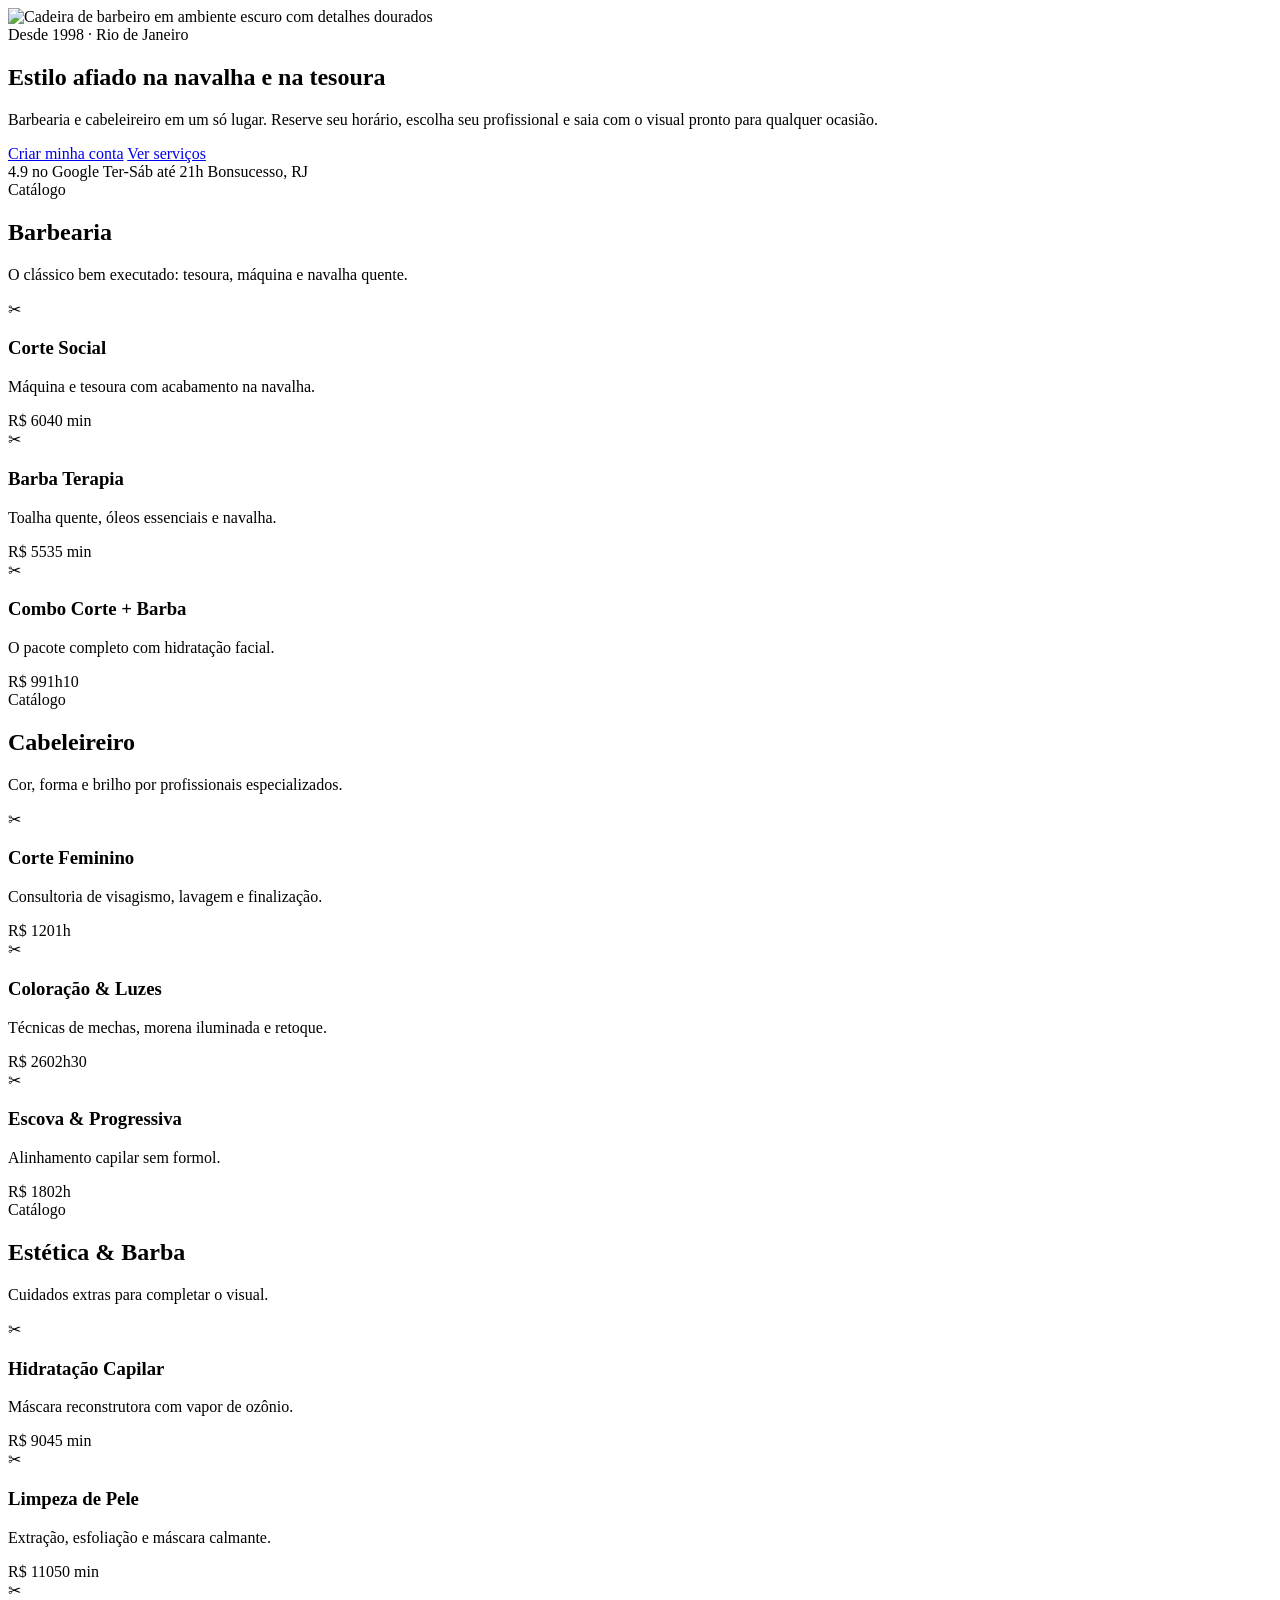
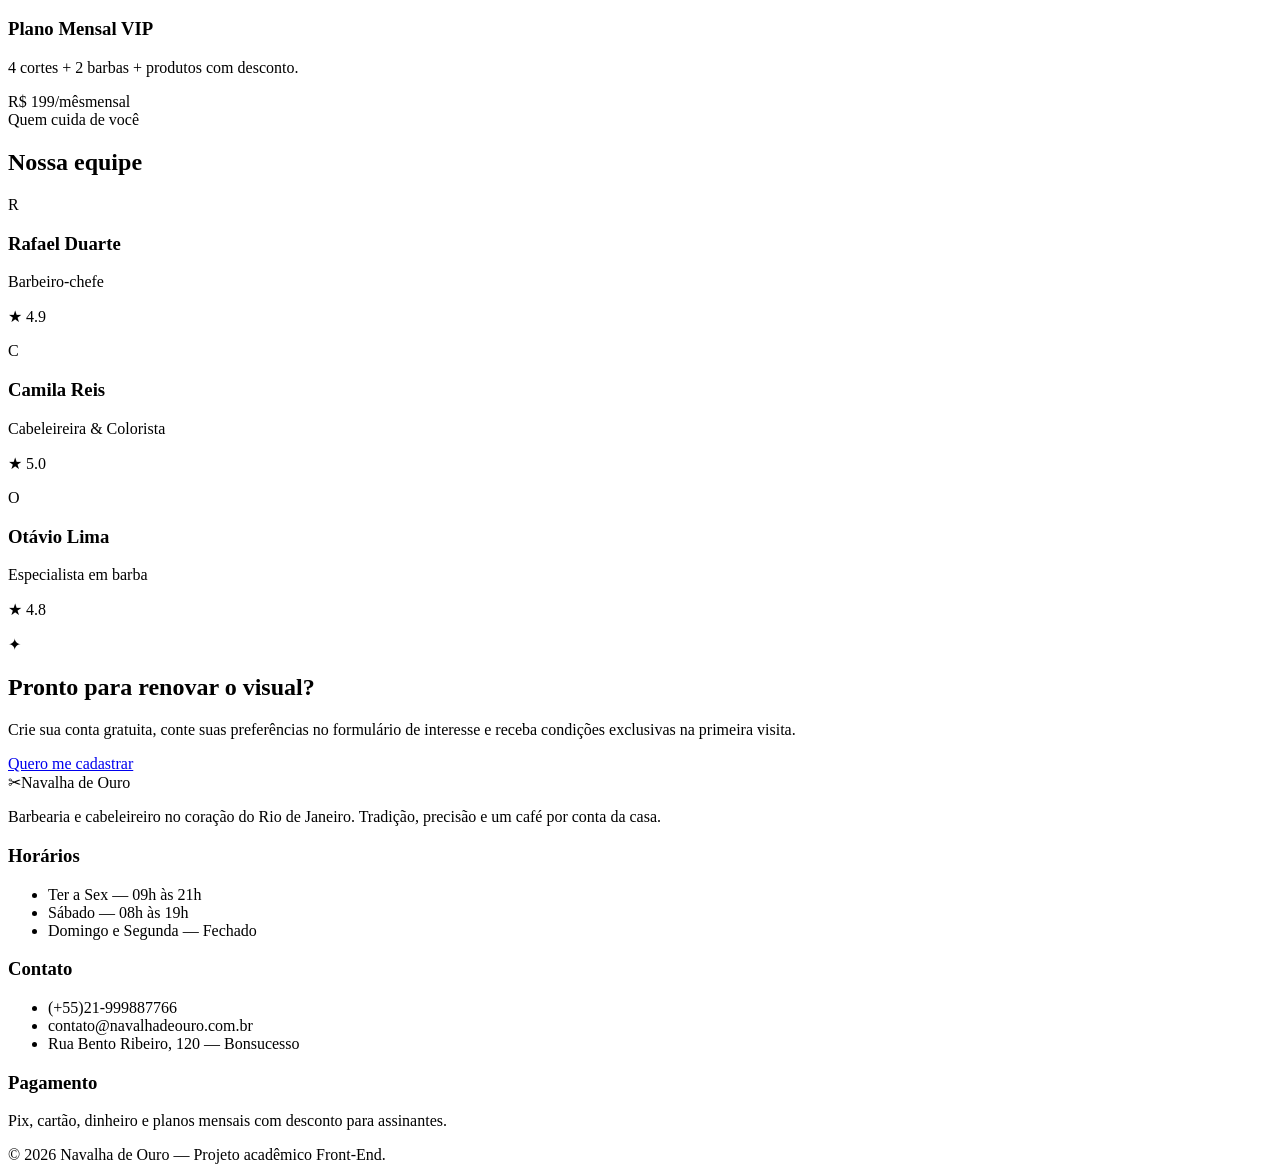
==== index.html @ ac695333 "Rename index (3).html to index.html" ====
<!DOCTYPE html>
<html lang="pt-BR">
<head>
  <meta charset="UTF-8" />
  <meta name="viewport" content="width=device-width, initial-scale=1" />
  <title>Tesoura de Ouro | Barbearia e Cabeleireiro no Rio</title>
  <meta name="description" content="Cortes, barba, coloração e tratamentos capilares em um ambiente clássico. Conheça a Navalha de Ouro." />
  <link rel="preconnect" href="https://fonts.googleapis.com" />
  <link rel="preconnect" href="https://fonts.gstatic.com" crossorigin />
  <link rel="stylesheet" href="https://fonts.googleapis.com/css2?family=Bebas+Neue&family=Barlow:wght@300;400;500;600;700&display=swap" />
  <link rel="stylesheet" href="../CSS/index.css" />
</head>
<body class="pagina-inicial">
  <header id="cabecalho"></header>

  <main>
    <!-- HERO primeira parte do site  -->
    <section class="hero">
      <img class="hero__img" src="../Imagens/hero-barbearia.jpg" alt="Cadeira de barbeiro em ambiente escuro com detalhes dourados" />
      <div class="hero__veu"></div>
      <div class="container hero__conteudo">
        <span class="etiqueta-secao">Desde 1998 · Rio de Janeiro</span>
        <h1>Estilo afiado <span class="texto-ouro">na navalha</span> e na tesoura</h1>
        <p>Barbearia e cabeleireiro em um só lugar. Reserve seu horário, escolha seu profissional e saia com o visual pronto para qualquer ocasião.</p>
        <div class="hero__acoes">
          <a class="botao botao--grande" href="cadastro.html" id="cta-principal">Criar minha conta</a>
          <a class="botao botao--contorno botao--grande" href="#servicos-barbearia">Ver serviços</a>
        </div>
        <div class="hero__selos">
          <span>4.9 no Google</span>
          <span>Ter-Sáb até 21h</span>
          <span>Bonsucesso, RJ</span>
        </div>
      </div>
    </section>



    <!-- CATÁLOGO -->
    <div id="catalogo">
      <section class="secao" id="servicos-barbearia">
        <div class="container">
          <span class="etiqueta-secao">Catálogo</span>
          <h2>Barbearia</h2>
          <p class="suave">O clássico bem executado: tesoura, máquina e navalha quente.</p>
          <div class="grade" >  <!-- BARBEARIA cartões com os serviços disponiveis catalogo -->

            <article class="superficie-vidro cartao">
              <div class="cartao__icone">✂</div><h3>Corte Social</h3>
              <p class="suave">Máquina e tesoura com acabamento na navalha.</p>
              <div class="cartao__rodape"><span class="preco">R$ 60</span><span class="suave">40 min</span></div>
            </article>

            <article class="superficie-vidro cartao">
              <div class="cartao__icone">✂</div><h3>Barba Terapia</h3>
              <p class="suave">Toalha quente, óleos essenciais e navalha.</p>
              <div class="cartao__rodape"><span class="preco">R$ 55</span><span class="suave">35 min</span></div>
            </article>

            <article class="superficie-vidro cartao">
              <div class="cartao__icone">✂</div><h3>Combo Corte + Barba</h3> 
              <p class="suave">O pacote completo com hidratação facial.</p>
              <div class="cartao__rodape"><span class="preco">R$ 99</span><span class="suave">1h10</span></div>
            </article>

          </div>
        </div>
      </section>

      <section class="secao secao--alt" id="servicos-cabelo">
        <div class="container">
          <span class="etiqueta-secao">Catálogo</span>
          <h2>Cabeleireiro</h2>
          <p class="suave">Cor, forma e brilho por profissionais especializados.</p>
          <div class="grade">
            
            <article class="superficie-vidro cartao">
              <div class="cartao__icone">✂</div><h3>Corte Feminino</h3>
              <p class="suave">Consultoria de visagismo, lavagem e finalização.</p>
              <div class="cartao__rodape"><span class="preco">R$ 120</span><span class="suave">1h</span></div>
            </article>

            <article class="superficie-vidro cartao">
              <div class="cartao__icone">✂</div><h3>Coloração &amp; Luzes</h3>
              <p class="suave">Técnicas de mechas, morena iluminada e retoque.</p>
              <div class="cartao__rodape"><span class="preco">R$ 260</span><span class="suave">2h30</span></div>
            </article>

            <article class="superficie-vidro cartao">
              <div class="cartao__icone">✂</div><h3>Escova &amp; Progressiva</h3>
              <p class="suave">Alinhamento capilar sem formol.</p>
              <div class="cartao__rodape"><span class="preco">R$ 180</span><span class="suave">2h</span></div>
            </article>

          </div>
        </div>
      </section>

      <section class="secao" id="servicos-estetica">
        <div class="container">
          <span class="etiqueta-secao">Catálogo</span>
          <h2>Estética &amp; Barba</h2>
          <p class="suave">Cuidados extras para completar o visual.</p>
          <div class="grade">

            <article class="superficie-vidro cartao">
              <div class="cartao__icone">✂</div><h3>Hidratação Capilar</h3>
              <p class="suave">Máscara reconstrutora com vapor de ozônio.</p>
              <div class="cartao__rodape"><span class="preco">R$ 90</span><span class="suave">45 min</span></div>
            </article>
            
            <article class="superficie-vidro cartao">
              <div class="cartao__icone">✂</div><h3>Limpeza de Pele</h3>
              <p class="suave">Extração, esfoliação e máscara calmante.</p>
              <div class="cartao__rodape"><span class="preco">R$ 110</span><span class="suave">50 min</span></div>
            </article>

            <article class="superficie-vidro cartao">
              <div class="cartao__icone">✂</div><h3>Plano Mensal VIP</h3>
              <p class="suave">4 cortes + 2 barbas + produtos com desconto.</p>
              <div class="cartao__rodape"><span class="preco">R$ 199/mês</span><span class="suave">mensal</span></div>
            </article>
            
          </div>
        </div>
      </section>
    </div>

    <!-- EQUIPE -->
    <section class="secao secao--alt" id="equipe">
      <div class="container">
        <span class="etiqueta-secao">Quem cuida de você</span>
        <h2>Nossa equipe</h2>
        <div class="grade" id="equipe-grade">
          <div class="superficie-vidro cartao"><div class="avatar">R</div><h3>Rafael Duarte</h3><p class="suave">Barbeiro-chefe</p><p class="avaliacao">★ 4.9</p></div>
          <div class="superficie-vidro cartao"><div class="avatar">C</div><h3>Camila Reis</h3><p class="suave">Cabeleireira &amp; Colorista</p><p class="avaliacao">★ 5.0</p></div>
          <div class="superficie-vidro cartao"><div class="avatar">O</div><h3>Otávio Lima</h3><p class="suave">Especialista em barba</p><p class="avaliacao">★ 4.8</p></div>
        </div>
      </div>
    </section>

    <!-- CHAMADA FINAL -->
    <section class="secao">
      <div class="container container-estreito">
        <div class="superficie-vidro chamada">
          <span class="etiqueta-secao">✦</span>
          <h2>Pronto para renovar o visual?</h2>
          <p class="suave chamada__descricao">Crie sua conta gratuita, conte suas preferências no formulário de interesse e receba condições exclusivas na primeira visita.</p>
          <a class="botao botao--grande" href="cadastro.html" id="cta-final">Quero me cadastrar</a>
        </div>
      </div>
    </section>
  </main>

  <footer class="rodape" id="contato">
    <div class="container rodape__grade">
      <div><div class="marca"><span class="marca__icone">✂</span><span class="fonte-display">Navalha de Ouro</span></div>
        <p>Barbearia e cabeleireiro no coração do Rio de Janeiro. Tradição, precisão e um café por conta da casa.</p></div>
      <div><h3 class="etiqueta-secao">Horários</h3><ul><li>Ter a Sex — 09h às 21h</li><li>Sábado — 08h às 19h</li><li>Domingo e Segunda — Fechado</li></ul></div>
      <div><h3 class="etiqueta-secao">Contato</h3><ul><li>(+55)21-999887766</li><li>contato@navalhadeouro.com.br</li><li>Rua Bento Ribeiro, 120 — Bonsucesso</li></ul></div>
      <div><h3 class="etiqueta-secao">Pagamento</h3><p>Pix, cartão, dinheiro e planos mensais com desconto para assinantes.</p></div>
    </div>
    <div class="rodape__base">© 2026 Navalha de Ouro — Projeto acadêmico Front-End.</div>
  </footer>

  <script src="../JS/dados.js"></script>
  <script src="../JS/layout.js"></script>
</body>
</html>
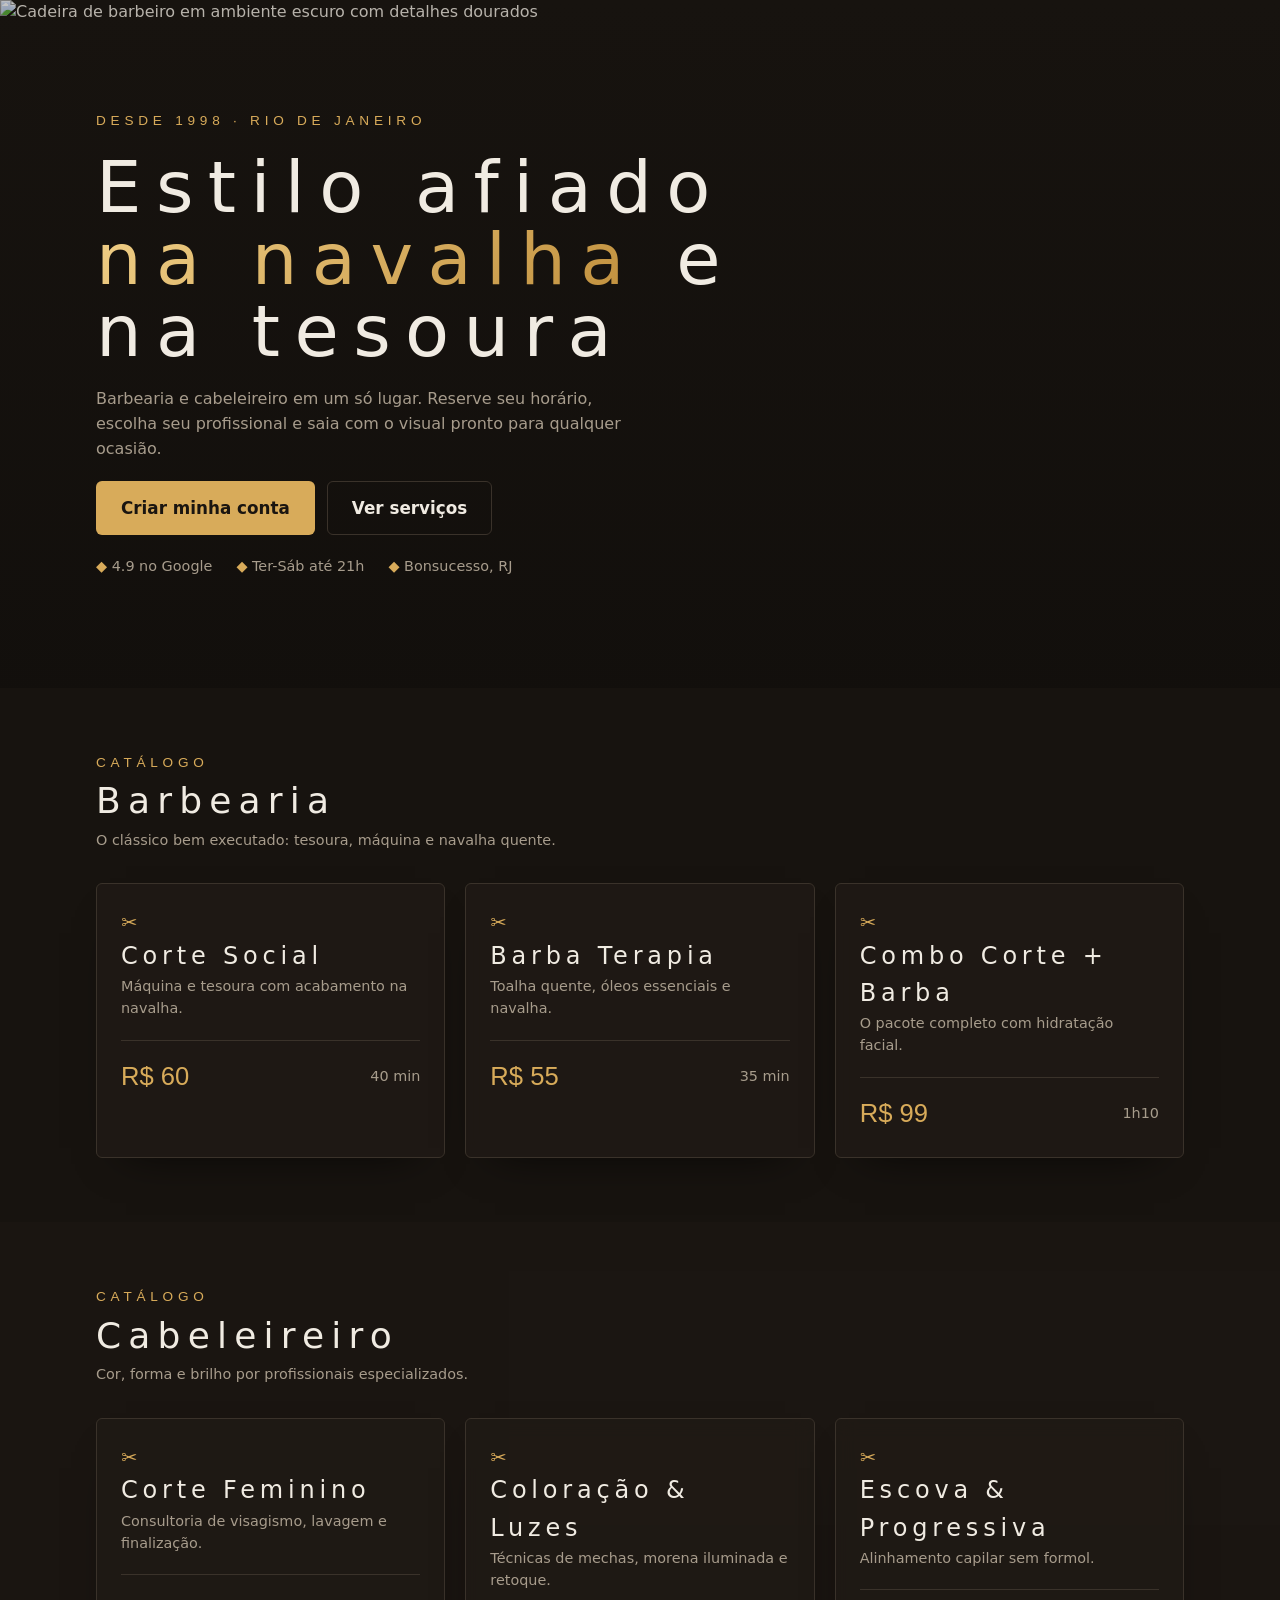
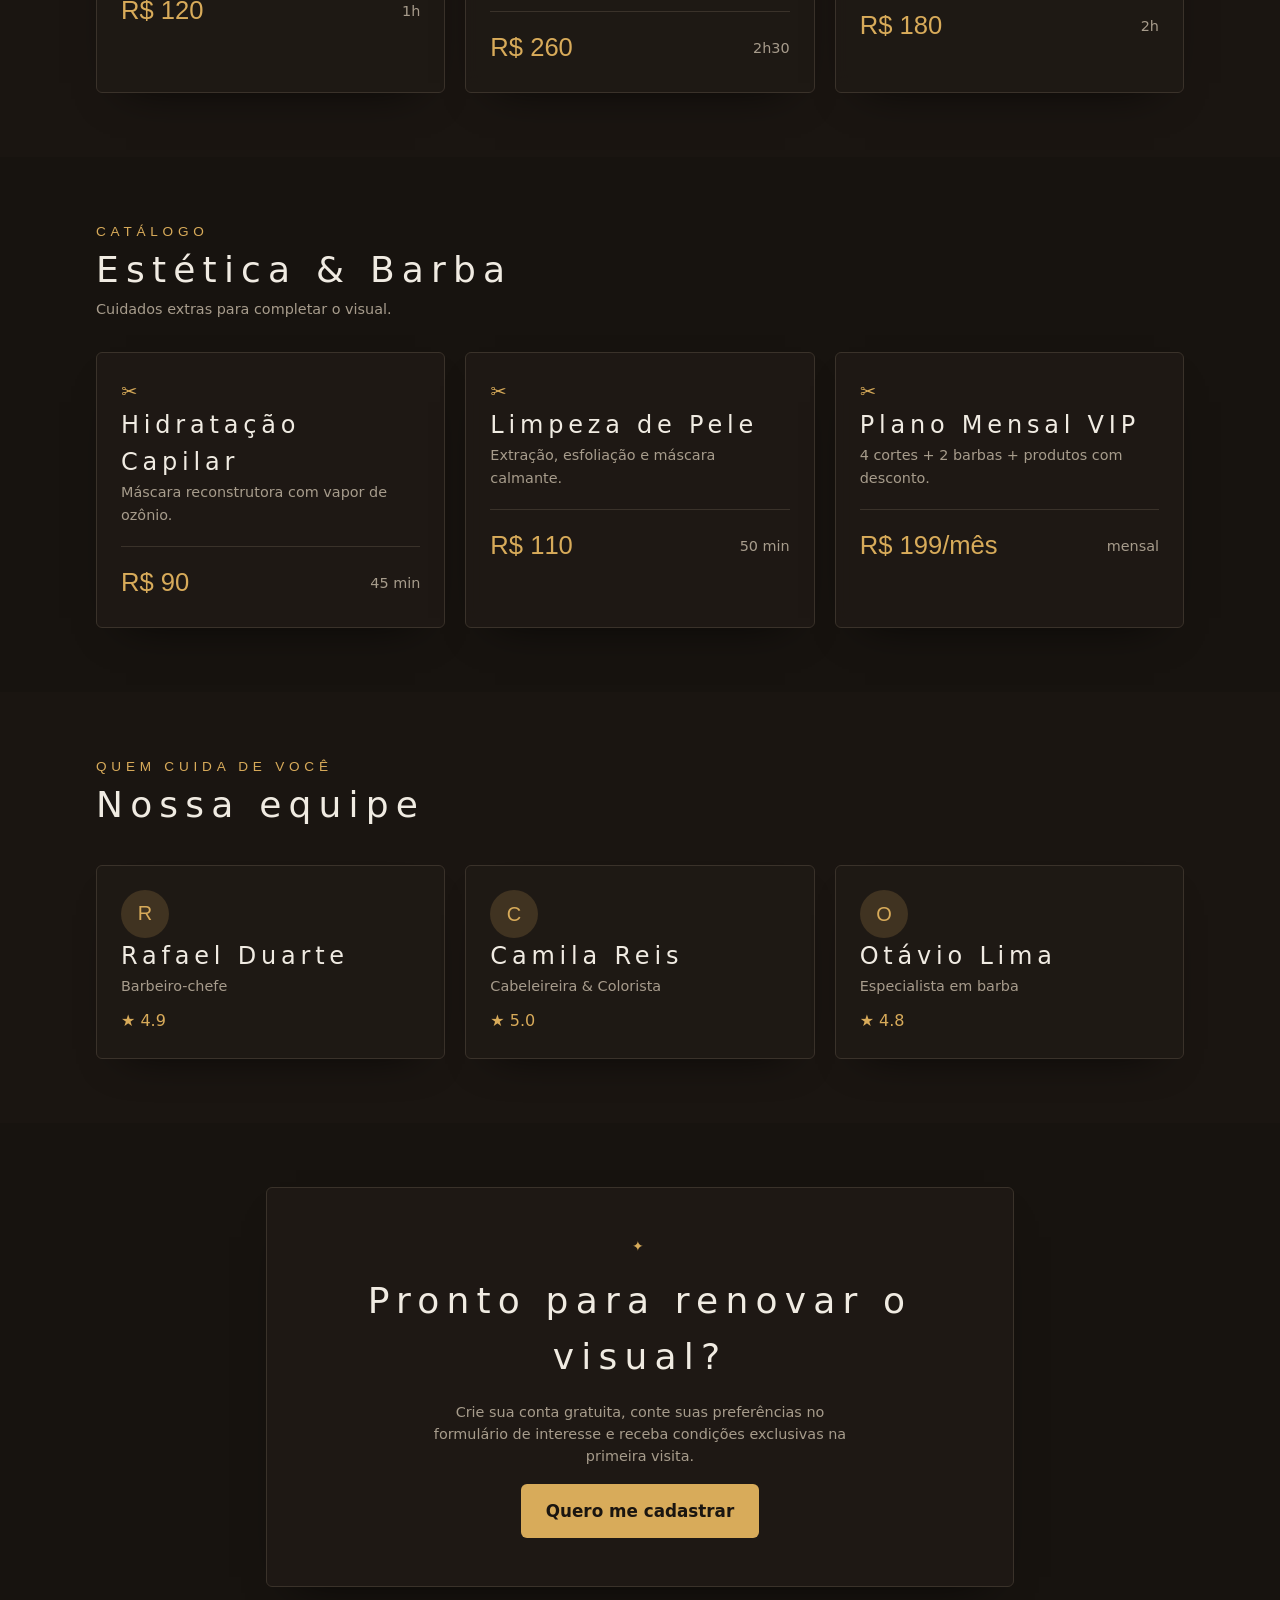
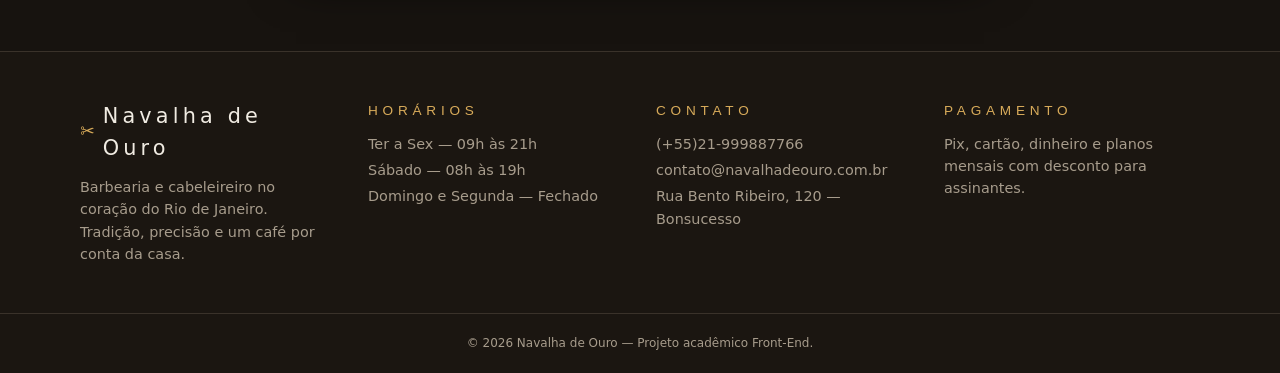
==== commit 2ebbdd42: "Update stylesheet link to new project path" ====
--- a/index.html
+++ b/index.html
@@ -8,7 +8,7 @@
   <link rel="preconnect" href="https://fonts.googleapis.com" />
   <link rel="preconnect" href="https://fonts.gstatic.com" crossorigin />
   <link rel="stylesheet" href="https://fonts.googleapis.com/css2?family=Bebas+Neue&family=Barlow:wght@300;400;500;600;700&display=swap" />
-  <link rel="stylesheet" href="../CSS/index.css" />
+  <link rel="stylesheet" href="../projeto-estudando-main/CSS/index.css" />
 </head>
 <body class="pagina-inicial">
   <header id="cabecalho"></header>
--- a/projeto-estudando-main/CSS/index.css
+++ b/projeto-estudando-main/CSS/index.css
@@ -0,0 +1,21 @@
+/* Estilos exclusivos da página inicial. */
+@import url("base.css");
+
+.pagina-inicial .hero {
+  min-height: 560px;
+}
+
+.pagina-inicial .hero__acoes {
+  display: flex;
+  gap: 12px;
+  flex-wrap: wrap;
+}
+
+.pagina-inicial .chamada__descricao {
+  max-width: 420px;
+}
+
+.pagina-inicial .avaliacao {
+  color: var(--primaria);
+  margin-top: 12px;
+}
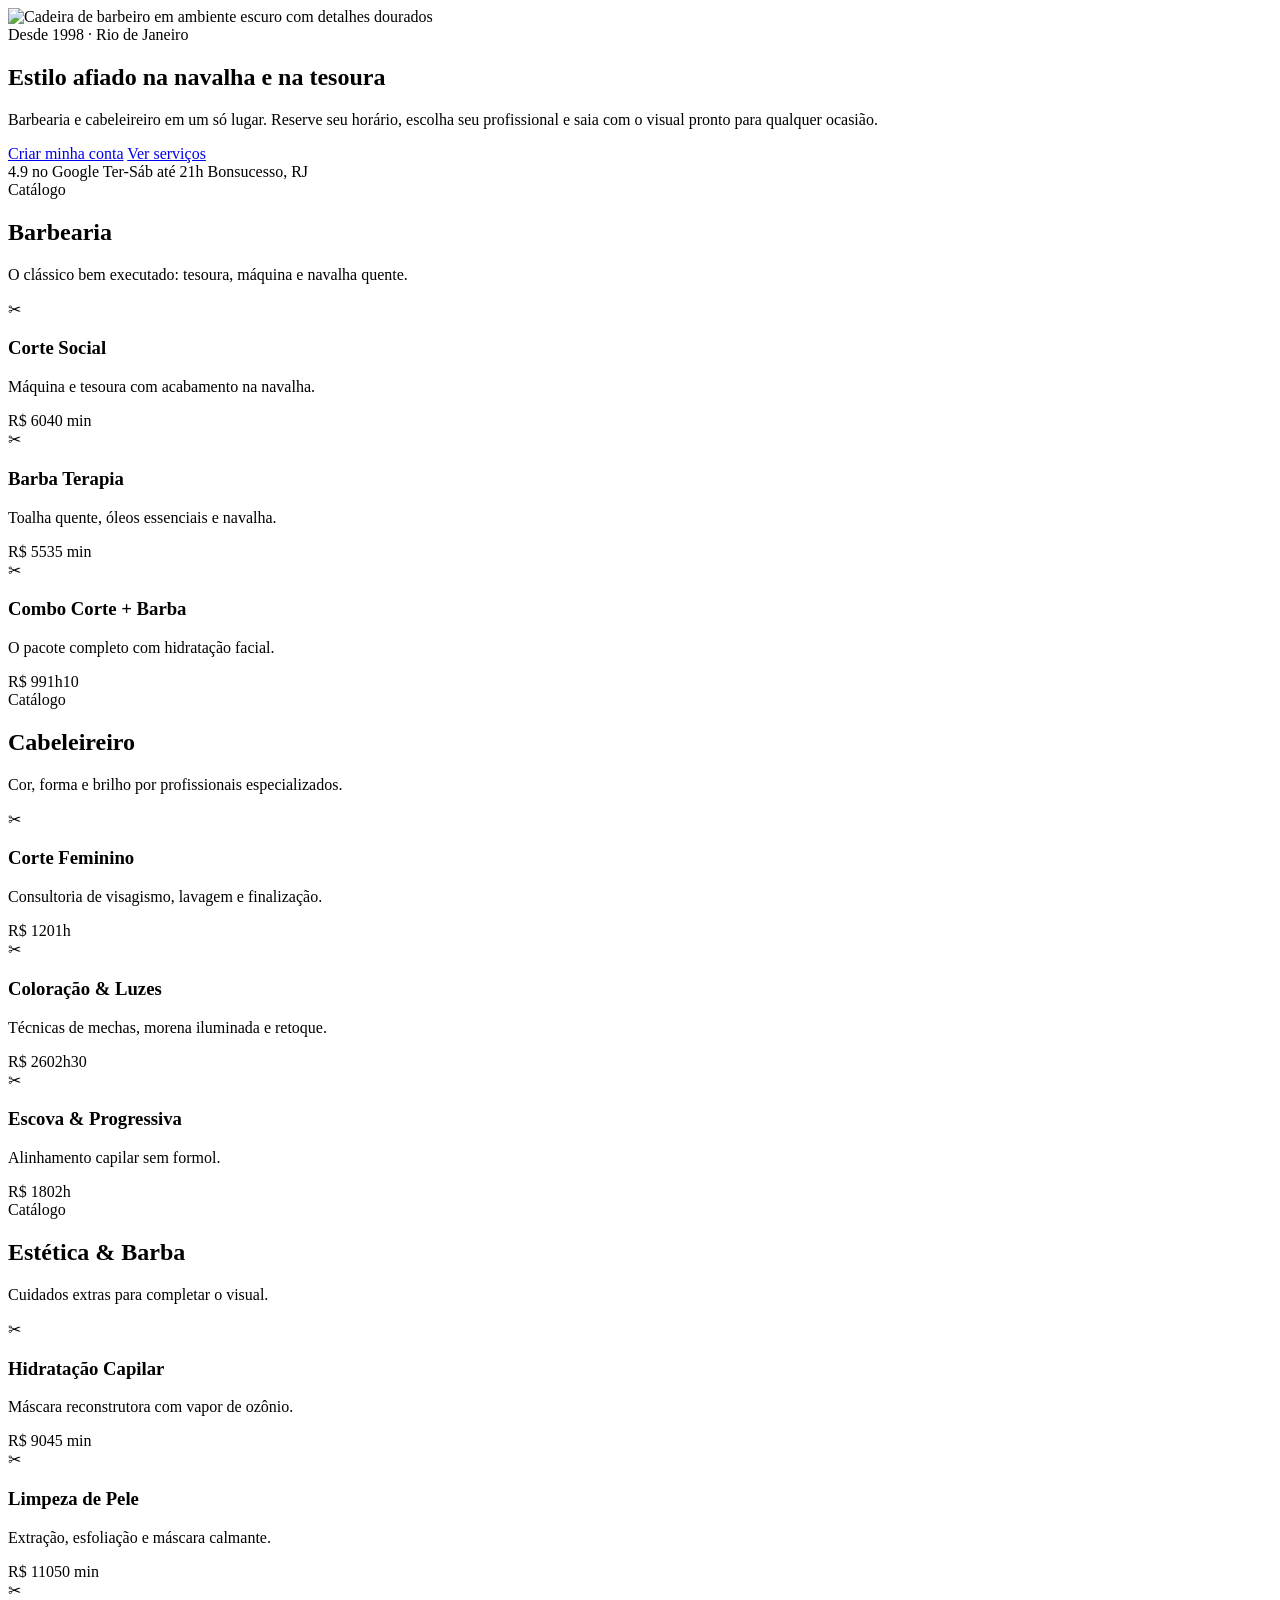
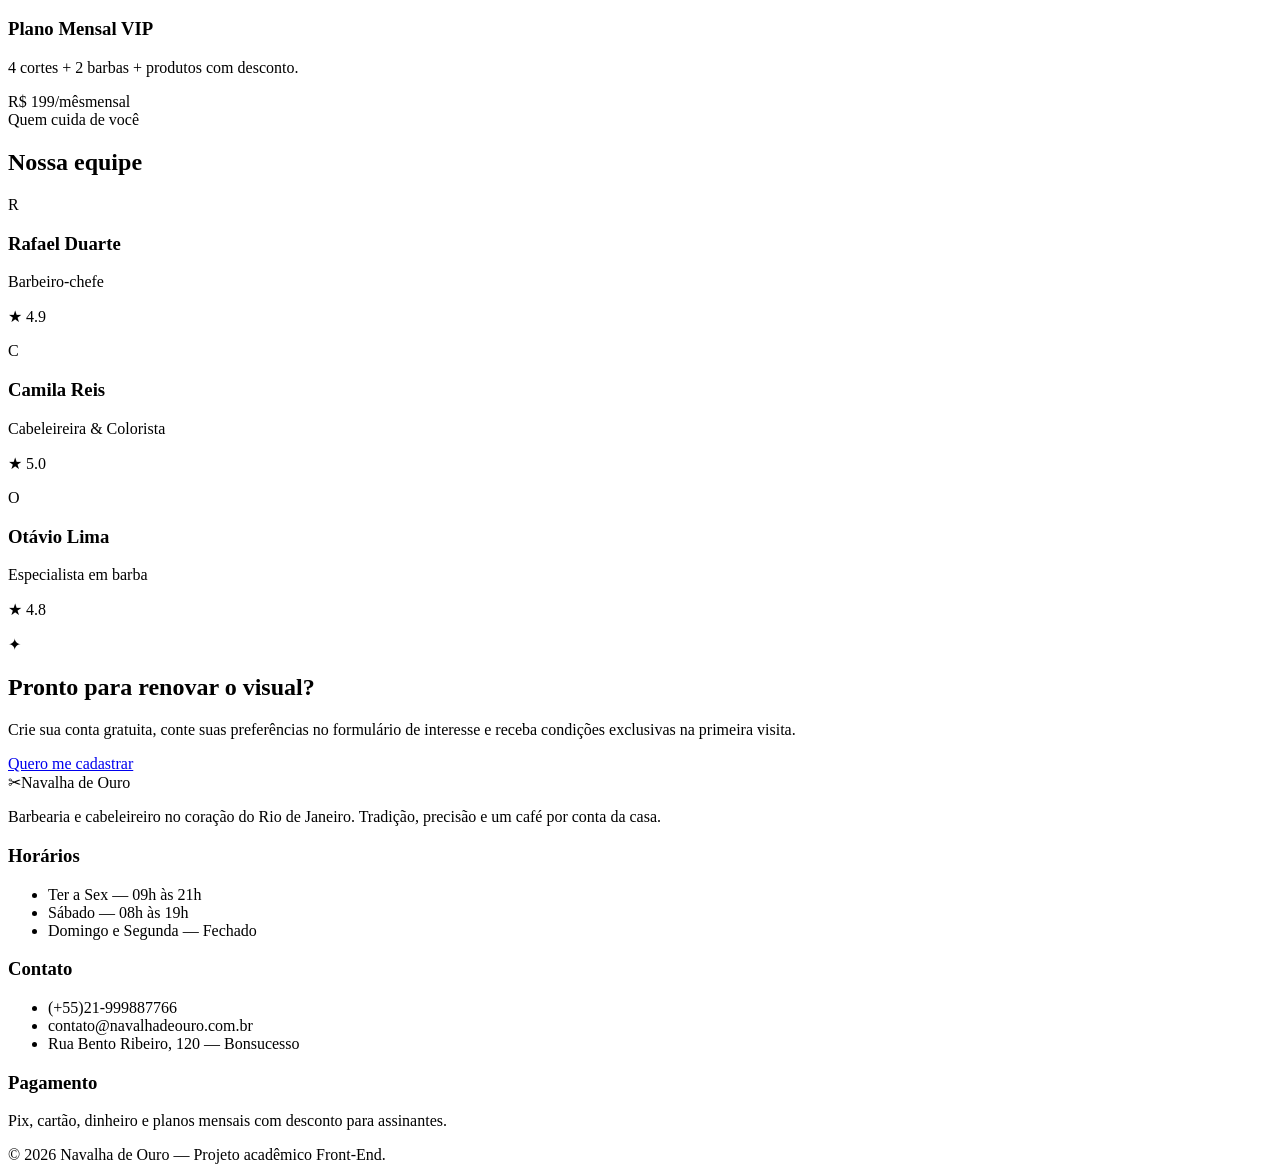
==== commit e412ee9e: "Update stylesheet path" ====
--- a/index.html
+++ b/index.html
@@ -8,7 +8,7 @@
   <link rel="preconnect" href="https://fonts.googleapis.com" />
   <link rel="preconnect" href="https://fonts.gstatic.com" crossorigin />
   <link rel="stylesheet" href="https://fonts.googleapis.com/css2?family=Bebas+Neue&family=Barlow:wght@300;400;500;600;700&display=swap" />
-  <link rel="stylesheet" href="../projeto-estudando-main/CSS/index.css" />
+  <link rel="stylesheet" href="/CSS/index.css" />
 </head>
 <body class="pagina-inicial">
   <header id="cabecalho"></header>
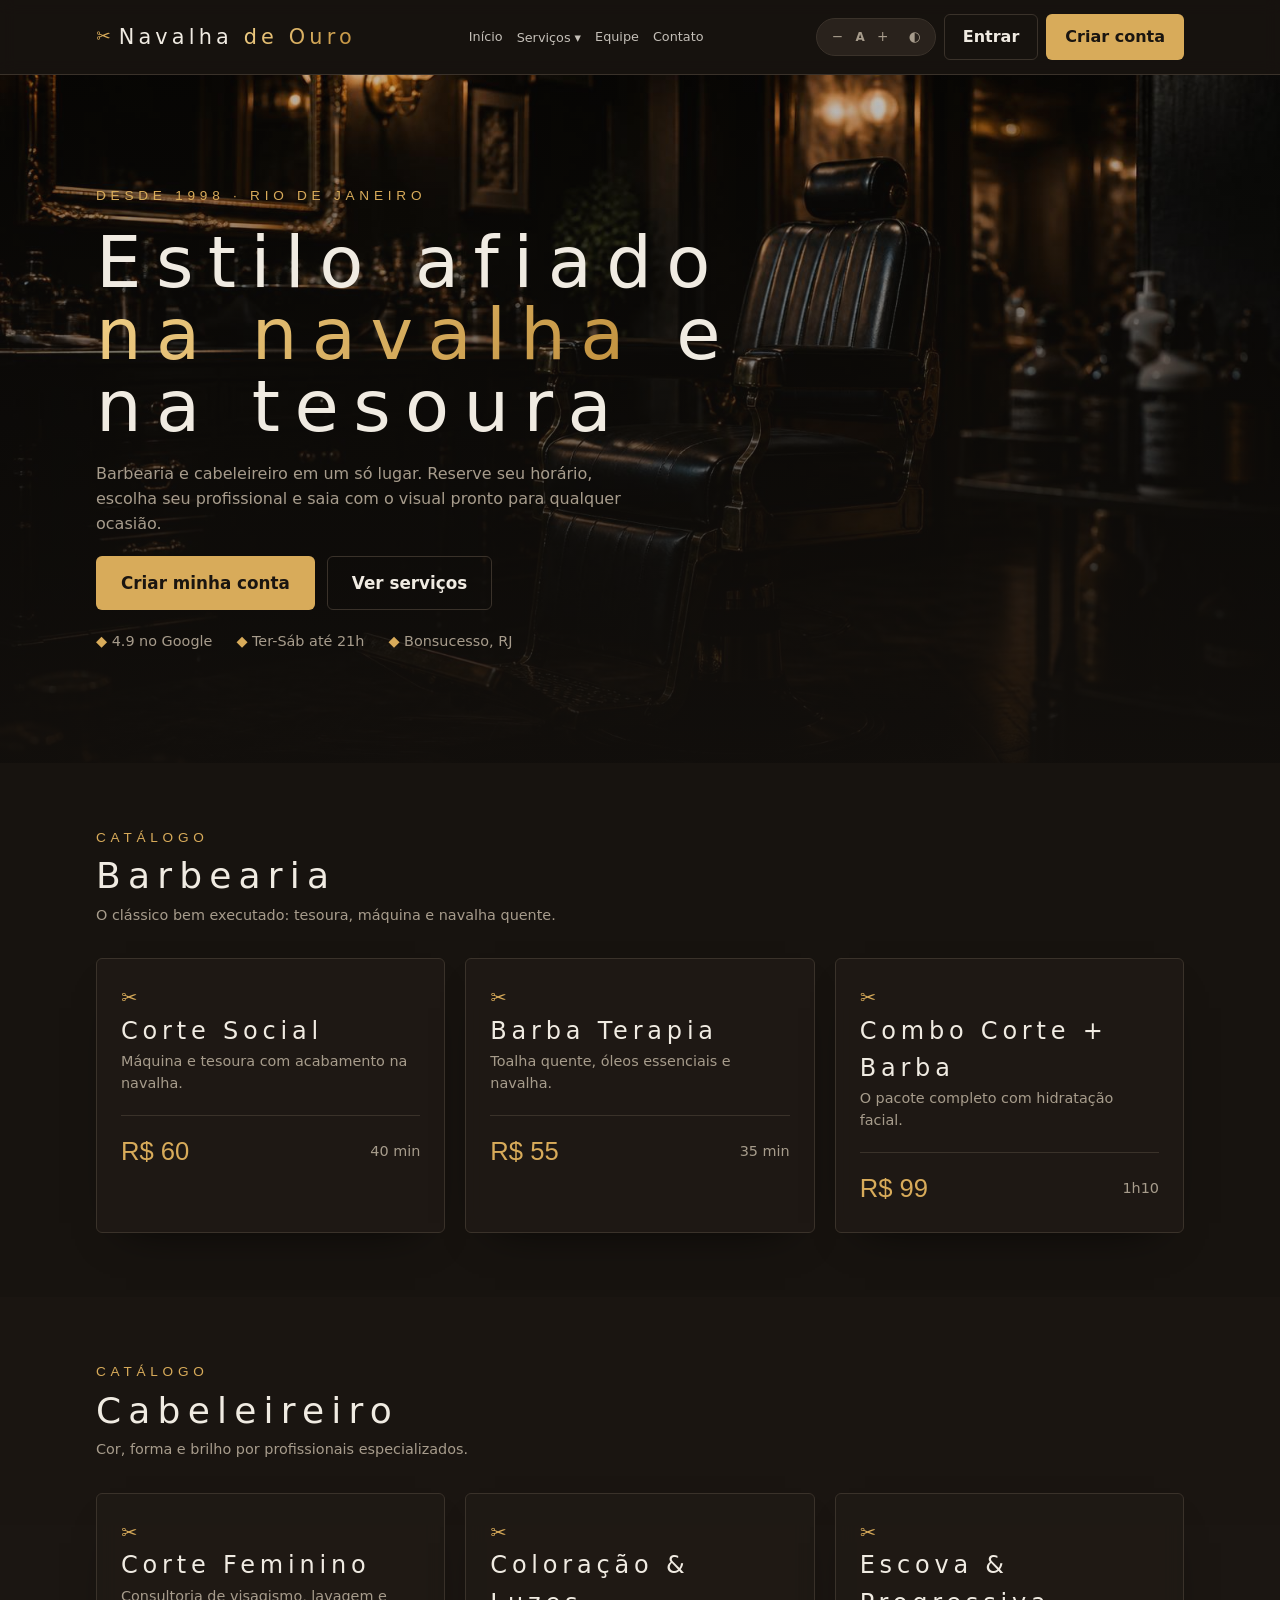
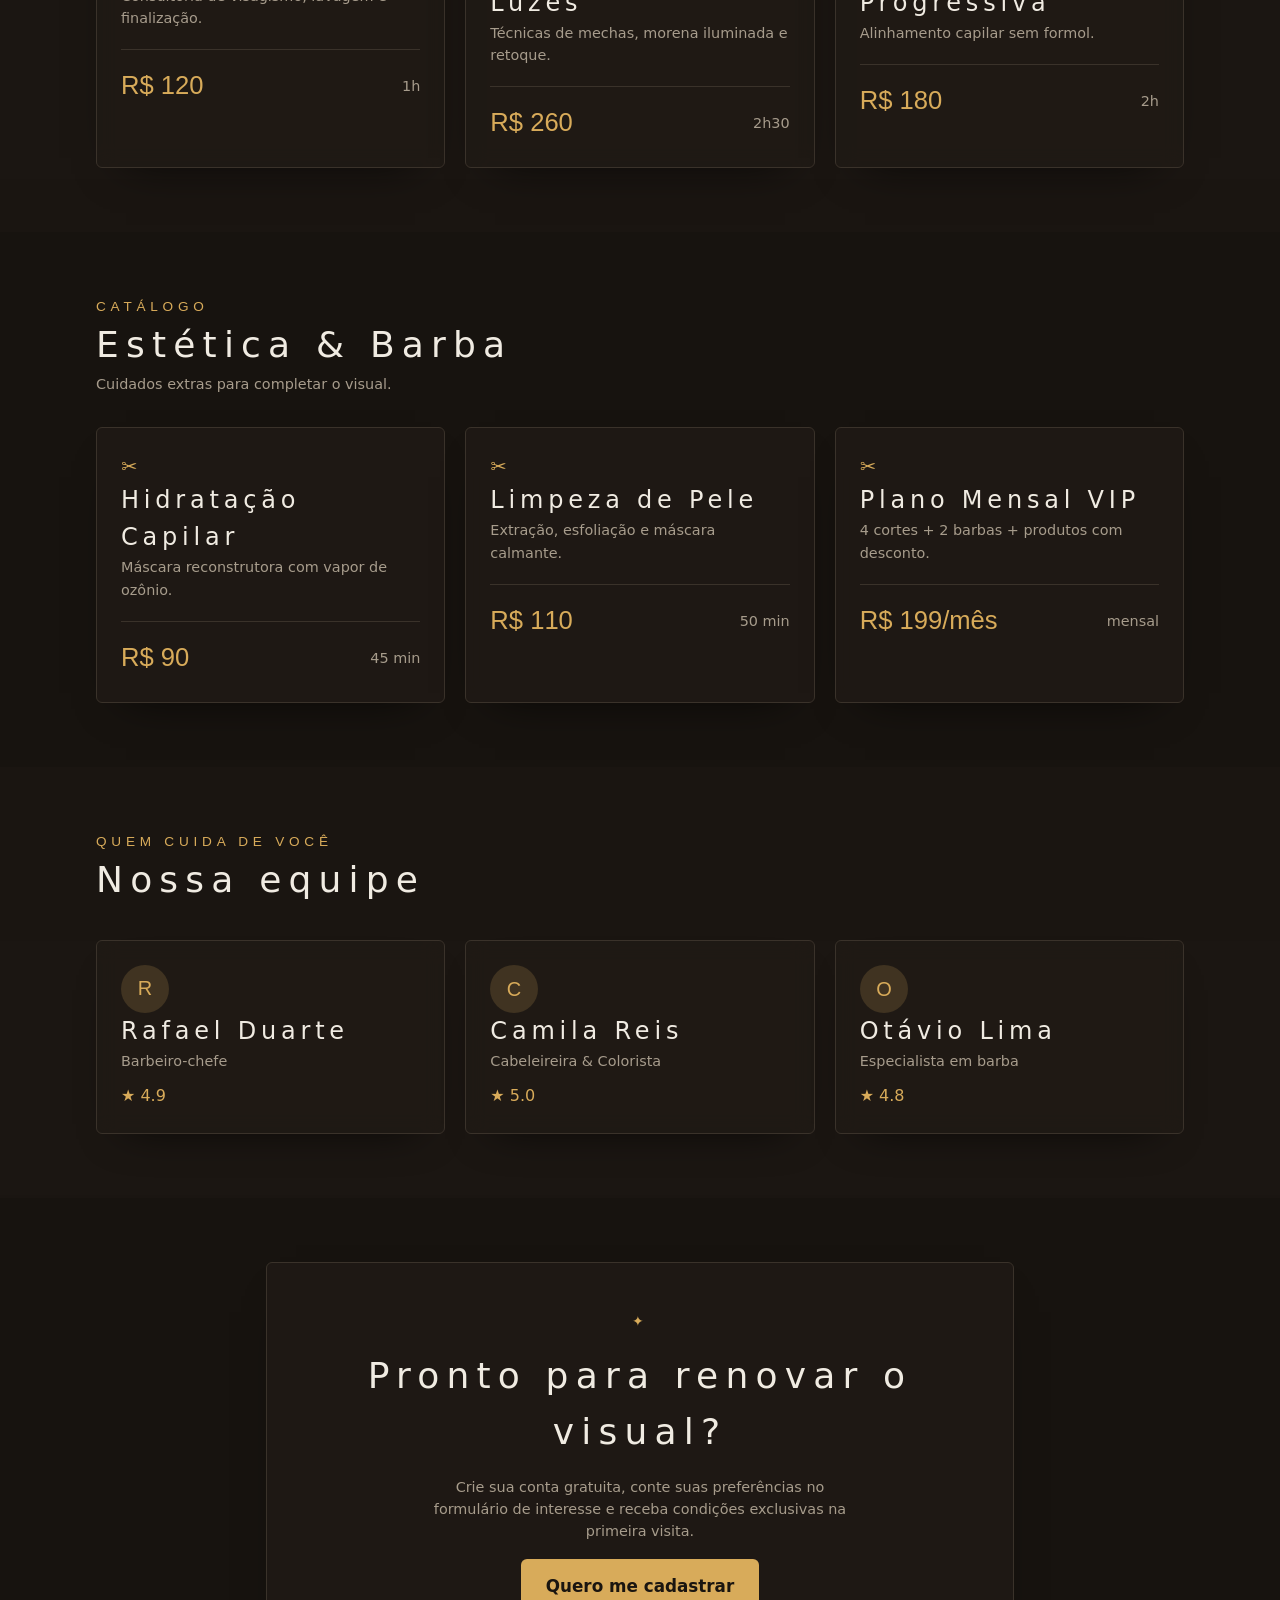
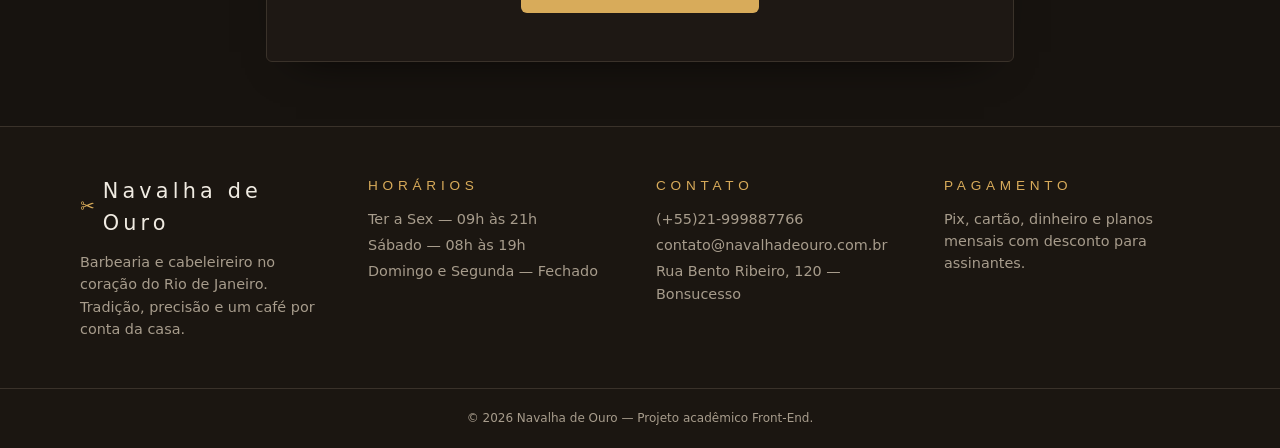
==== commit 72f18059: "Atualiza importações no index" ====
--- a/index.html
+++ b/index.html
@@ -8,7 +8,7 @@
   <link rel="preconnect" href="https://fonts.googleapis.com" />
   <link rel="preconnect" href="https://fonts.gstatic.com" crossorigin />
   <link rel="stylesheet" href="https://fonts.googleapis.com/css2?family=Bebas+Neue&family=Barlow:wght@300;400;500;600;700&display=swap" />
-  <link rel="stylesheet" href="/CSS/index.css" />
+  <link rel="stylesheet" href="projeto-estudando-main/CSS/index.css" />
 </head>
 <body class="pagina-inicial">
   <header id="cabecalho"></header>
@@ -16,14 +16,14 @@
   <main>
     <!-- HERO primeira parte do site  -->
     <section class="hero">
-      <img class="hero__img" src="../Imagens/hero-barbearia.jpg" alt="Cadeira de barbeiro em ambiente escuro com detalhes dourados" />
+      <img class="hero__img" src="projeto-estudando-main/Imagens/hero-barbearia.jpg" alt="Cadeira de barbeiro em ambiente escuro com detalhes dourados" />
       <div class="hero__veu"></div>
       <div class="container hero__conteudo">
         <span class="etiqueta-secao">Desde 1998 · Rio de Janeiro</span>
         <h1>Estilo afiado <span class="texto-ouro">na navalha</span> e na tesoura</h1>
         <p>Barbearia e cabeleireiro em um só lugar. Reserve seu horário, escolha seu profissional e saia com o visual pronto para qualquer ocasião.</p>
         <div class="hero__acoes">
-          <a class="botao botao--grande" href="cadastro.html" id="cta-principal">Criar minha conta</a>
+          <a class="botao botao--grande" href="projeto-estudando-main/HTML/cadastro.html" id="cta-principal">Criar minha conta</a>
           <a class="botao botao--contorno botao--grande" href="#servicos-barbearia">Ver serviços</a>
         </div>
         <div class="hero__selos">
@@ -146,7 +146,7 @@
           <span class="etiqueta-secao">✦</span>
           <h2>Pronto para renovar o visual?</h2>
           <p class="suave chamada__descricao">Crie sua conta gratuita, conte suas preferências no formulário de interesse e receba condições exclusivas na primeira visita.</p>
-          <a class="botao botao--grande" href="cadastro.html" id="cta-final">Quero me cadastrar</a>
+          <a class="botao botao--grande" href="projeto-estudando-main/HTML/cadastro.html" id="cta-final">Quero me cadastrar</a>
         </div>
       </div>
     </section>
@@ -163,7 +163,7 @@
     <div class="rodape__base">© 2026 Navalha de Ouro — Projeto acadêmico Front-End.</div>
   </footer>
 
-  <script src="../JS/dados.js"></script>
-  <script src="../JS/layout.js"></script>
+  <script src="projeto-estudando-main/JS/dados.js"></script>
+  <script src="projeto-estudando-main/JS/layout.js"></script>
 </body>
 </html>
--- a/projeto-estudando-main/CSS/index.css
+++ b/projeto-estudando-main/CSS/index.css
@@ -0,0 +1,21 @@
+/* Estilos exclusivos da página inicial. */
+@import url("base.css");
+
+.pagina-inicial .hero {
+  min-height: 560px;
+}
+
+.pagina-inicial .hero__acoes {
+  display: flex;
+  gap: 12px;
+  flex-wrap: wrap;
+}
+
+.pagina-inicial .chamada__descricao {
+  max-width: 420px;
+}
+
+.pagina-inicial .avaliacao {
+  color: var(--primaria);
+  margin-top: 12px;
+}
